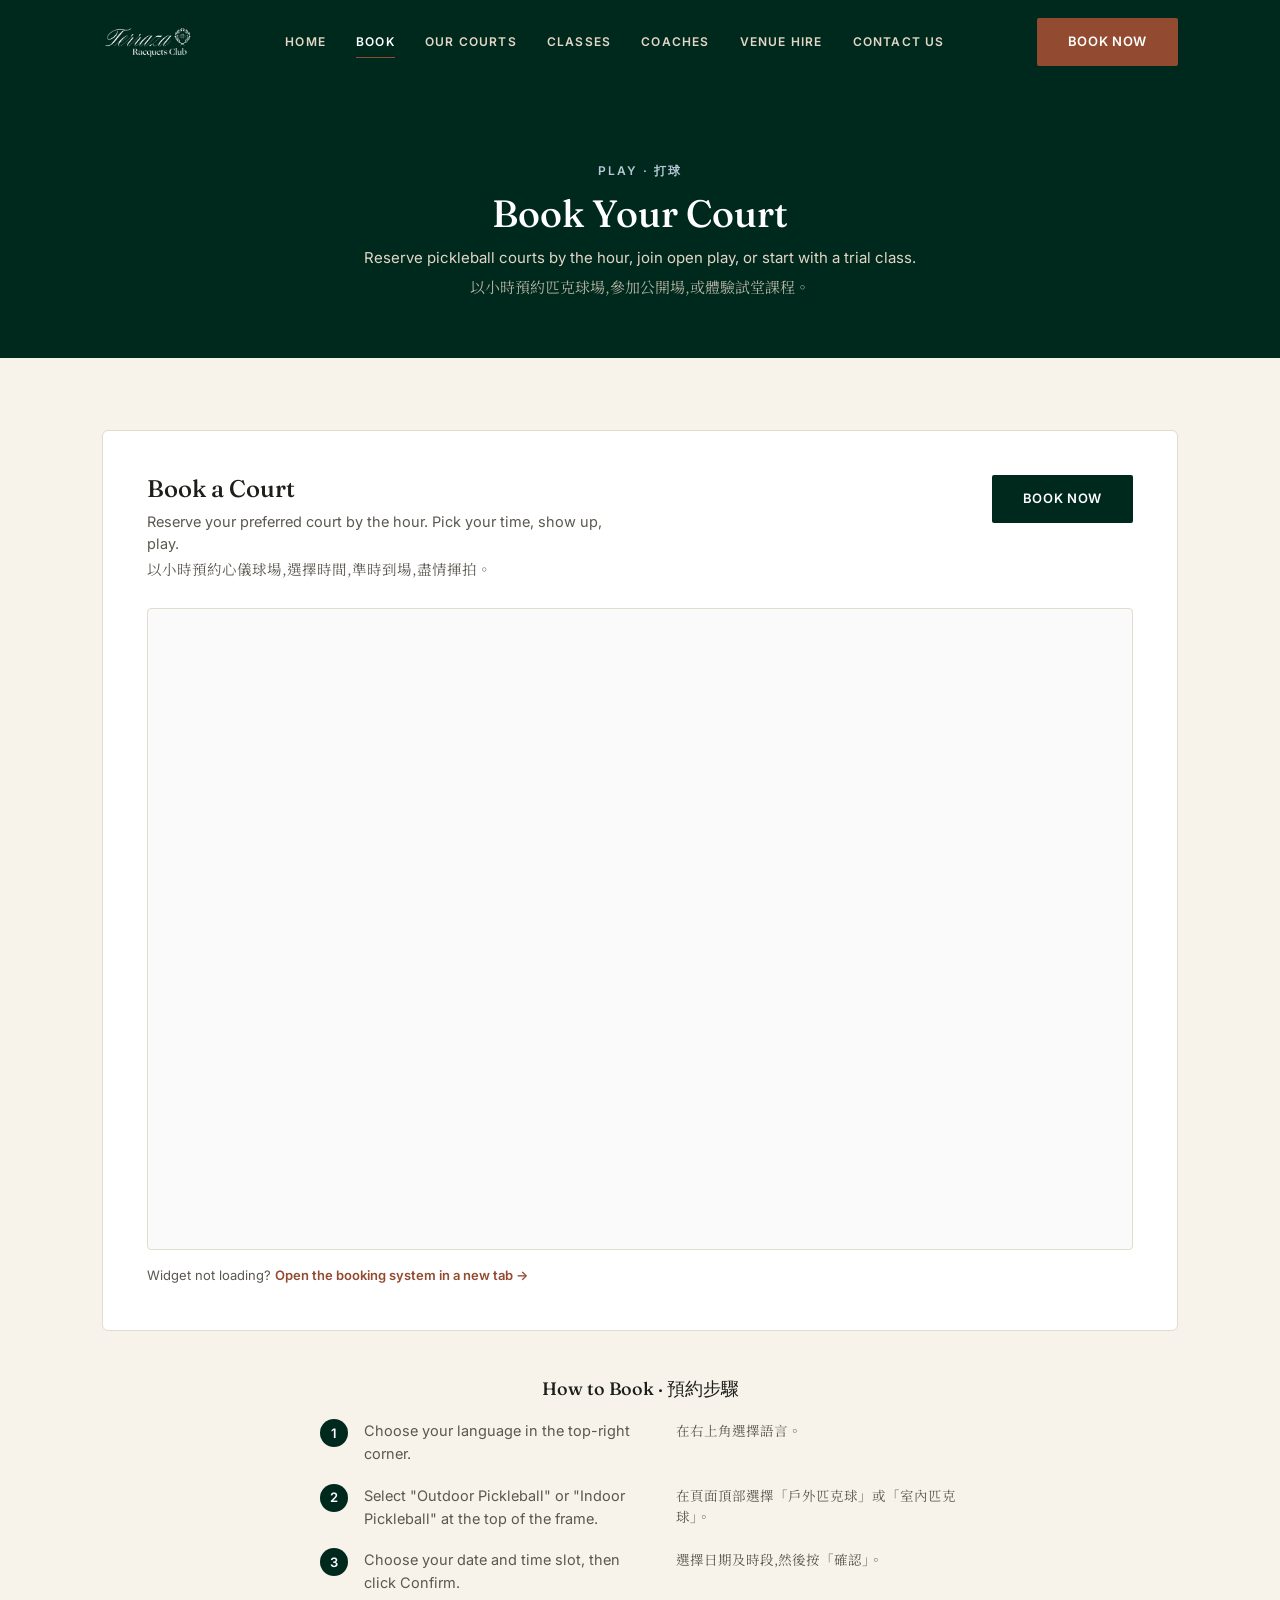
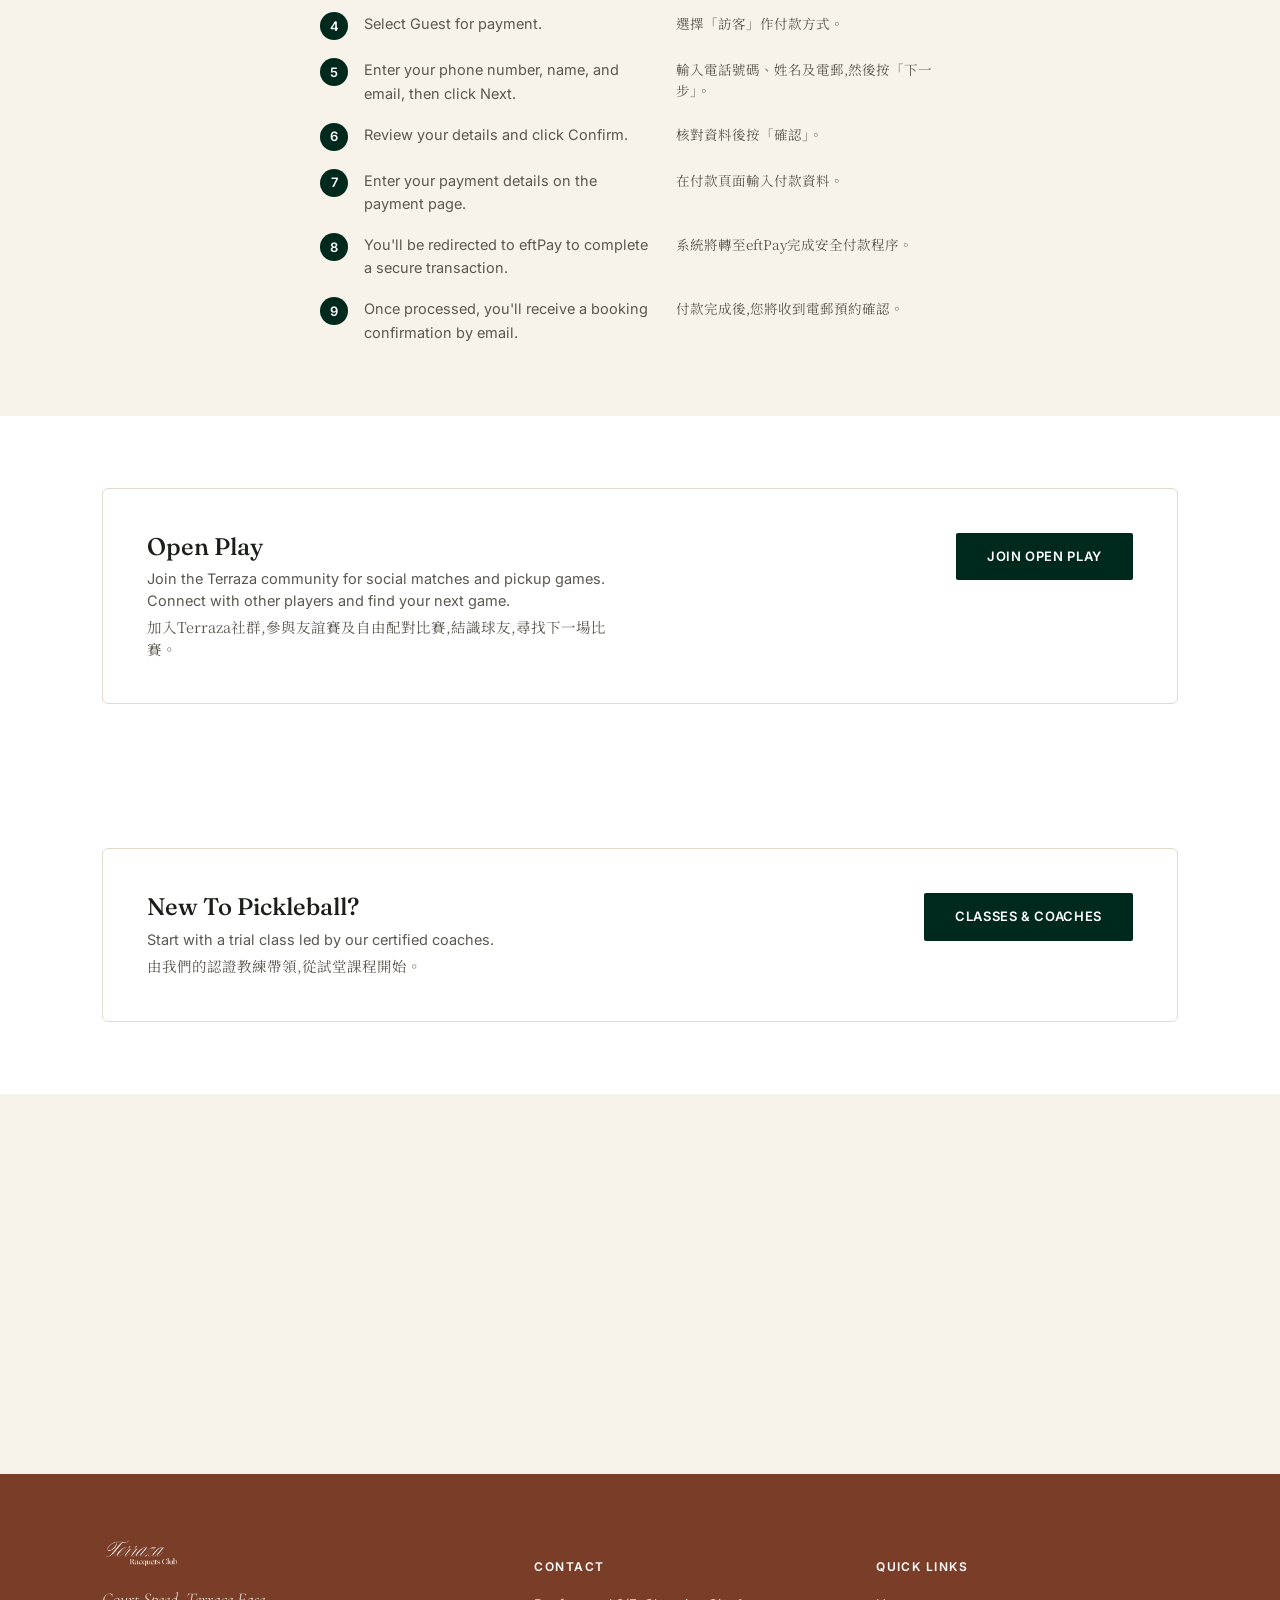
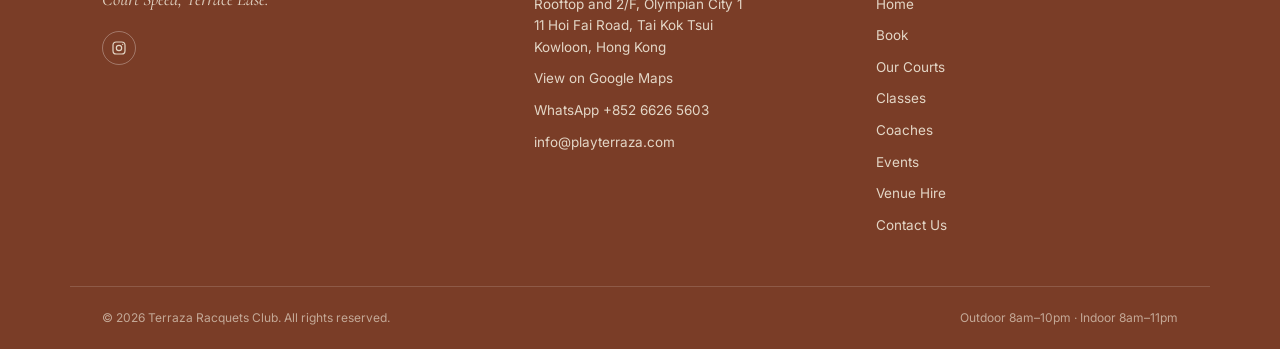
==== book.html @ b96789e1 "Initial site: Nov 2026 adult classes, Venue Hire, Events pages Co-Authored-By: Claude Sonnet 5.5 <no" ====
<!DOCTYPE html>
<html lang="en">
<head>
<meta charset="UTF-8">
<meta name="viewport" content="width=device-width, initial-scale=1.0">
<title>Book Pickleball Courts Hong Kong — Terraza Racquets Club</title>
<meta name="description" content="Book pickleball courts by the hour in Kowloon, join open play, or start a trial pickleball class at Terraza Racquets Club, Hong Kong.">
<link rel="canonical" href="https://playterraza.com/book.html">
<meta property="og:type" content="website">
<meta property="og:site_name" content="Terraza Racquets Club">
<meta property="og:title" content="Book Pickleball Courts Hong Kong — Terraza Racquets Club">
<meta property="og:description" content="Book pickleball courts by the hour in Kowloon, join open play, or start a trial pickleball class at Terraza Racquets Club, Hong Kong.">
<meta property="og:url" content="https://playterraza.com/book.html">
<meta property="og:image" content="https://playterraza.com/assets/og-image.jpg">
<meta property="og:image:width" content="1200">
<meta property="og:image:height" content="630">
<meta property="og:locale" content="en_HK">
<meta name="twitter:card" content="summary_large_image">
<meta name="twitter:title" content="Book Pickleball Courts Hong Kong — Terraza Racquets Club">
<meta name="twitter:description" content="Book pickleball courts by the hour in Kowloon, join open play, or start a trial pickleball class at Terraza Racquets Club, Hong Kong.">
<meta name="twitter:image" content="https://playterraza.com/assets/og-image.jpg">
<link rel="icon" href="assets/favicon.ico">
<link rel="stylesheet" href="assets/css/style.css?v=20260914">
</head>
<body>

<!-- ============ NAV ============ -->
<header class="site-nav">
  <div class="wrap">
    <a href="index.html" class="logo"><img src="assets/logo/TRC_Secondary_Lockup_White.png" alt="Terraza Racquets Club"></a>
    <nav>
      <ul class="nav-links" id="navLinks">
        <li><a href="index.html">Home</a></li>
        <li><a href="book.html" class="active">Book</a></li>
        <li><a href="our-courts.html">Our Courts</a></li>
        <li><a href="classes-coaches.html">Classes</a></li>
        <li><a href="coaches.html">Coaches</a></li>
        <li><a href="venue-hire.html">Venue Hire</a></li>
        <li><a href="contact.html">Contact Us</a></li>
      </ul>
    </nav>
    <div class="nav-cta">
      <a href="book.html" class="btn btn-primary">Book Now</a>
    </div>
  </div>
</header>

<!-- ============ PAGE HEADER ============ -->
<section class="page-header">
  <span class="eyebrow">Play · 打球</span>
  <h1>Book Your Court</h1>
  <p class="sub">Reserve pickleball courts by the hour, join open play, or start with a trial class.</p>
  <p class="sub zh p-zh">以小時預約匹克球場,參加公開場,或體驗試堂課程。</p>
</section>

<!-- ============ BOOK A COURT ============ -->
<section>
  <div class="wrap">
    <div class="book-block">
      <div class="book-block-head reveal">
        <div>
          <h2>Book a Court</h2>
          <p>Reserve your preferred court by the hour. Pick your time, show up, play.</p>
          <p class="zh p-zh">以小時預約心儀球場,選擇時間,準時到場,盡情揮拍。</p>
        </div>
        <a href="https://hks.icoofit.net/icoofit/pcvali/mprebook_place_hk.html#trader=80&shop=8000000644" class="btn btn-dark" target="_blank" rel="noopener">Book Now</a>
      </div>
      <div class="book-embed reveal delay-1">
        <iframe src="https://hks.icoofit.net/icoofit/pcvali/mprebook_place_hk.html#trader=80&shop=8000000644" loading="lazy" title="Terraza court booking"></iframe>
      </div>
      <p class="book-fallback">Widget not loading? <a href="https://hks.icoofit.net/icoofit/pcvali/mprebook_place_hk.html#trader=80&shop=8000000644" target="_blank" rel="noopener">Open the booking system in a new tab →</a></p>
    </div>

    <div class="wrap reveal" style="padding:0; max-width:640px; margin:48px auto 0;">
      <h3 style="font-size:18px; margin-bottom:20px; text-align:center;">How to Book · 預約步驟</h3>
      <ol class="steps">
        <li><div class="step-text"><span class="step-en">Choose your language in the top-right corner.</span><span class="step-zh">在右上角選擇語言。</span></div></li>
        <li><div class="step-text"><span class="step-en">Select "Outdoor Pickleball" or "Indoor Pickleball" at the top of the frame.</span><span class="step-zh">在頁面頂部選擇「戶外匹克球」或「室內匹克球」。</span></div></li>
        <li><div class="step-text"><span class="step-en">Choose your date and time slot, then click Confirm.</span><span class="step-zh">選擇日期及時段,然後按「確認」。</span></div></li>
        <li><div class="step-text"><span class="step-en">Select Guest for payment.</span><span class="step-zh">選擇「訪客」作付款方式。</span></div></li>
        <li><div class="step-text"><span class="step-en">Enter your phone number, name, and email, then click Next.</span><span class="step-zh">輸入電話號碼、姓名及電郵,然後按「下一步」。</span></div></li>
        <li><div class="step-text"><span class="step-en">Review your details and click Confirm.</span><span class="step-zh">核對資料後按「確認」。</span></div></li>
        <li><div class="step-text"><span class="step-en">Enter your payment details on the payment page.</span><span class="step-zh">在付款頁面輸入付款資料。</span></div></li>
        <li><div class="step-text"><span class="step-en">You'll be redirected to eftPay to complete a secure transaction.</span><span class="step-zh">系統將轉至eftPay完成安全付款程序。</span></div></li>
        <li><div class="step-text"><span class="step-en">Once processed, you'll receive a booking confirmation by email.</span><span class="step-zh">付款完成後,您將收到電郵預約確認。</span></div></li>
      </ol>
    </div>
  </div>
</section>

<!-- ============ OPEN PLAY ============ -->
<section class="section-alt">
  <div class="wrap">
    <div class="book-block reveal" style="margin-bottom:0;">
      <div class="book-block-head" style="margin-bottom:0;">
        <div>
          <h2>Open Play</h2>
          <p>Join the Terraza community for social matches and pickup games. Connect with other players and find your next game.</p>
          <p class="zh p-zh">加入Terraza社群,參與友誼賽及自由配對比賽,結識球友,尋找下一場比賽。</p>
        </div>
        <a href="https://reclub.co/clubs/@terraza-racquets-club-2" class="btn btn-dark" target="_blank" rel="noopener">Join Open Play</a>
      </div>
    </div>
  </div>
</section>

<!-- ============ CLASSES & COACHES TEASER ============ -->
<section class="section-alt">
  <div class="wrap">
    <div class="book-block reveal" style="margin-bottom:0;">
      <div class="book-block-head" style="margin-bottom:0;">
        <div>
          <h2>New To Pickleball?</h2>
          <p>Start with a trial class led by our certified coaches.</p>
          <p class="zh p-zh">由我們的認證教練帶領,從試堂課程開始。</p>
        </div>
        <a href="classes-coaches.html" class="btn btn-dark">Classes & Coaches</a>
      </div>
    </div>
  </div>
</section>

<!-- ============ MAP ============ -->
<div class="map-embed reveal">
  <iframe src="https://www.google.com/maps?q=Terraza+Racquets+Club,+11+Hoi+Fai+Road,+Tai+Kok+Tsui,+Hong+Kong&output=embed" loading="lazy" referrerpolicy="no-referrer-when-downgrade"></iframe>
</div>

<!-- ============ FOOTER ============ -->
<footer class="site-footer">
  <div class="wrap footer-top">
    <div class="footer-grid">
      <div>
        <div class="footer-logo"><img src="assets/logo/TRC_Logotype_White.png" alt="Terraza Racquets Club"></div>
        <p class="footer-tagline">Court Speed, Terrace Ease.</p>
        <div class="footer-social">
          <a href="https://www.instagram.com/playterraza/" target="_blank" rel="noopener" aria-label="Terraza Racquets Club on Instagram">
            <svg viewBox="0 0 24 24" fill="none" stroke-width="1.8"><rect x="3" y="3" width="18" height="18" rx="5"/><circle cx="12" cy="12" r="4"/><circle cx="17.5" cy="6.5" r="1" fill="currentColor" stroke="none"/></svg>
          </a>
        </div>
      </div>
      <div class="footer-col">
        <h5>Contact</h5>
        <p>Rooftop and 2/F, Olympian City 1<br>11 Hoi Fai Road, Tai Kok Tsui<br>Kowloon, Hong Kong</p>
        <a href="https://www.google.com/maps?cid=9215722536737875311" target="_blank" rel="noopener">View on Google Maps</a>
        <a href="https://wa.me/66265603" target="_blank" rel="noopener">WhatsApp +852 6626 5603</a>
        <a href="mailto:info@playterraza.com">info@playterraza.com</a>
      </div>
      <div class="footer-col">
        <h5>Quick Links</h5>
        <a href="index.html">Home</a>
        <a href="book.html">Book</a>
        <a href="our-courts.html">Our Courts</a>
        <a href="classes-coaches.html">Classes</a>
        <a href="coaches.html">Coaches</a>
        <a href="events.html">Events</a>
        <a href="venue-hire.html">Venue Hire</a>
        <a href="contact.html">Contact Us</a>
      </div>
    </div>
  </div>
  <div class="wrap footer-bottom">
    <span>&copy; 2026 Terraza Racquets Club. All rights reserved.</span>
    <span>Outdoor 8am–10pm · Indoor 8am–11pm</span>
  </div>
</footer>

<script src="assets/js/scroll-reveal.js?v=20260914"></script>
</body>
</html>
---- assets/css/style.css ----
/* ==========================================================================
   Terraza Racquets Club — Site Stylesheet
   Brand tokens sourced from TerrazaRacquetsClub_BrandGuidelines.pdf (Feb 2026)

   FONT NOTE: Altesse Std, Ogg Display, and Avenir are the brand's licensed
   Adobe Fonts and are NOT free web fonts. Until an Adobe Fonts kit link is
   available, this file uses close free alternatives (Fraunces, Cormorant
   Garamond, Inter). To swap in the real fonts later:
     1. Add the Adobe Fonts <link> (or self-hosted @font-face) in each
        HTML <head>, above this stylesheet.
     2. Update the three --font-* variables below to the real family names.
   No other changes are needed — every heading/body rule reads from these
   variables.
   ========================================================================== */

@import url('https://fonts.googleapis.com/css2?family=Fraunces:ital,wght@0,400;0,500;0,600;1,500&family=Cormorant+Garamond:ital@1&family=Inter:wght@400;500;600&family=Noto+Serif+TC:wght@400;600;700&display=swap');

:root {
  /* Brand colours — Verde Oscuro dropped as full-black nav/footer base;
     Limon (yellow) intentionally excluded per brand direction. */
  --verde-oscuro: #00291d;
  --verde-oscuro-light: #0d3c2c;
  --stucco: #e3d6c6;
  --azul-cielo: #b4c7d3;
  --terracotta: #924b31;
  --terracotta-dark: #7a3d27;
  --salvia: #6f7a5a;

  --bg-page: #f7f2ea;
  --bg-card: #ffffff;
  --ink: #1c1e19;
  --ink-muted: #5b5850;
  --border: #e2dccf;

  /* Typography — see FONT NOTE above */
  --font-display: 'Fraunces', Georgia, 'Times New Roman', serif;
  --font-script: 'Cormorant Garamond', Georgia, serif;
  --font-body: 'Inter', -apple-system, BlinkMacSystemFont, 'Segoe UI', sans-serif;
  /* Traditional Chinese pairing per brand guidelines (思源宋體 / Source Han
     Serif TC) — Noto Serif TC is the same jointly-developed Adobe/Google
     typeface family, freely loadable via Google Fonts. */
  --font-zh: 'Noto Serif TC', 'PMingLiU', serif;

  --container: 1140px;
}

* { box-sizing: border-box; }
html { scroll-behavior: smooth; }
body {
  margin: 0;
  font-family: var(--font-body);
  color: var(--ink);
  background: var(--bg-page);
  line-height: 1.5;
  -webkit-font-smoothing: antialiased;
}
img { max-width: 100%; display: block; }
a { color: inherit; text-decoration: none; }
.wrap { max-width: var(--container); margin: 0 auto; padding: 0 32px; }

h1, h2, h3, h4 { font-family: var(--font-display); font-weight: 500; margin: 0; color: var(--ink); line-height: 1.15; }
p { margin: 0; }

.eyebrow {
  font-family: var(--font-body);
  font-size: 12px;
  font-weight: 600;
  letter-spacing: 0.16em;
  text-transform: uppercase;
}

/* Buttons */
.btn {
  display: inline-flex;
  align-items: center;
  gap: 8px;
  padding: 13px 30px;
  font-family: var(--font-body);
  font-size: 13px;
  font-weight: 600;
  letter-spacing: 0.05em;
  text-transform: uppercase;
  border-radius: 2px;
  border: 1px solid transparent;
  cursor: pointer;
  transition: opacity 0.15s ease;
}
.btn:hover { opacity: 0.85; }
.btn-primary { background: var(--terracotta); color: #fff; }
.btn-outline { background: transparent; color: #fff; border-color: rgba(255,255,255,0.5); }
.btn-outline:hover { border-color: #fff; }
.btn-dark { background: var(--verde-oscuro); color: #fff; }

/* ============ NAV ============ */
.site-nav {
  background: var(--verde-oscuro);
  position: sticky;
  top: 0;
  z-index: 100;
}
.site-nav .wrap {
  display: flex;
  align-items: center;
  justify-content: space-between;
  height: 84px;
}
.site-nav .logo img { height: 34px; width: auto; }
.nav-links {
  display: flex;
  align-items: center;
  gap: 30px;
  list-style: none;
  margin: 0;
  padding: 0;
  font-size: 12px;
  font-weight: 600;
  letter-spacing: 0.1em;
  text-transform: uppercase;
}
.nav-links a { color: var(--stucco); padding: 8px 0; }
.nav-links a:hover, .nav-links a.active { color: #fff; }
.nav-links a.active { border-bottom: 1px solid var(--terracotta); }
.nav-links .disabled { color: rgba(227,214,198,0.35); cursor: default; }
.nav-links .disabled:hover { color: rgba(227,214,198,0.35); }
.has-dropdown { position: relative; }
.dropdown {
  display: none;
  position: absolute;
  top: 100%;
  left: 0;
  background: var(--verde-oscuro-light);
  min-width: 180px;
  padding: 10px 0;
  margin-top: 8px;
  box-shadow: 0 12px 24px rgba(0,0,0,0.25);
}
.has-dropdown:hover .dropdown { display: block; }
.dropdown a { display: block; padding: 10px 20px; text-transform: none; letter-spacing: 0.02em; font-weight: 500; }
.nav-cta { display: flex; align-items: center; gap: 24px; }

/* Mobile nav: no hamburger/toggle for now — links stay always visible and
   wrap onto their own row under the logo/CTA row instead of hiding behind
   an interaction. Simpler and can't get "stuck broken." */
@media (max-width: 900px) {
  .site-nav .wrap {
    flex-wrap: wrap;
    height: auto;
    padding-top: 14px;
    padding-bottom: 14px;
    row-gap: 12px;
  }
  .nav-links {
    order: 3;
    width: 100%;
    justify-content: center;
    flex-wrap: wrap;
    gap: 10px 22px;
  }
  .site-nav .btn { padding: 10px 18px; font-size: 11px; }
  /* Book Now button is redundant on mobile — every page already has its
     own booking CTAs, and dropping it keeps the header row tighter. */
  .nav-cta { display: none; }
  /* Logo gets its own centered row on mobile now that Book Now is gone.
     (Site-wide img reset is display:block, so justify-content is used
     instead of text-align to actually center it.) */
  .site-nav .logo { width: 100%; display: flex; justify-content: center; }
  .site-nav .logo img { height: 48px; }
}

/* ============ HERO ============ */
.hero {
  position: relative;
  background: var(--verde-oscuro);
  color: #fff;
  overflow: hidden;
}
.hero-bg {
  position: absolute;
  top: -12%; left: 0; right: 0;
  height: 124%;
  background-size: cover;
  background-position: center;
  opacity: 0.9;
  will-change: transform;
}
.hero-overlay {
  position: absolute; inset: 0;
  background: linear-gradient(180deg, rgba(0,41,29,0.35) 0%, rgba(0,41,29,0.4) 55%, var(--verde-oscuro) 100%);
}
.hero-content {
  position: relative;
  text-align: center;
  padding: 110px 32px 90px;
  max-width: 720px;
  margin: 0 auto;
}
.hero-content .eyebrow { color: var(--azul-cielo); display: block; margin-bottom: 18px; text-shadow: 0 2px 10px rgba(0,0,0,0.35); }
.hero-content h1 { color: #fff; font-size: 44px; line-height: 1.2; margin-bottom: 14px; text-shadow: 0 2px 14px rgba(0,0,0,0.4); }
.hero-content .h1-zh { color: #fff; font-family: var(--font-zh); font-weight: 700; font-size: 24px; line-height: 1.4; margin: 0 auto 22px; text-shadow: 0 2px 10px rgba(0,0,0,0.35); }
.hero-content .sub { font-size: 16px; color: var(--stucco); max-width: 480px; margin: 0 auto 34px; line-height: 1.7; text-shadow: 0 2px 10px rgba(0,0,0,0.35); }

@media (max-width: 640px) {
  .hero-content h1 { font-size: 30px; }
  .hero-content .h1-zh { font-size: 19px; }
  .hero-content { padding: 80px 24px 60px; }
}

/* Page header (non-home pages) */
.page-header {
  position: relative;
  background: var(--verde-oscuro);
  color: #fff;
  padding: 78px 32px 60px;
  text-align: center;
}
.page-header .eyebrow { color: var(--azul-cielo); display:block; margin-bottom: 12px; }
.page-header h1 { color: #fff; font-size: 38px; margin-bottom: 10px; }
.page-header .sub { color: var(--stucco); max-width: 560px; margin: 0 auto; font-size: 15px; line-height: 1.55; }

/* ============ SECTIONS ============ */
section { padding: 72px 0; }
.section-tight { padding: 52px 0; }
.section-alt { background: var(--bg-card); }
.section-center { text-align: center; }
.section-head { max-width: 620px; margin: 0 auto 40px; text-align: center; }
.section-head .eyebrow { color: var(--terracotta); display: block; margin-bottom: 12px; }
.section-head h2 { font-size: 32px; line-height: 1.2; }
.section-head p { margin-top: 12px; color: var(--ink-muted); font-size: 15px; line-height: 1.55; }
.section-cta { margin-top: 40px; text-align: center; }

/* Why Terraza — 3 col */
.grid-3 { display: grid; grid-template-columns: repeat(3, 1fr); gap: 40px; }
.feature-card { text-align: left; }
.feature-icon {
  width: 42px; height: 42px; border-radius: 50%;
  display: flex; align-items: center; justify-content: center;
  margin-bottom: 20px; color: #fff;
}
.feature-icon svg { width: 20px; height: 20px; }
.feature-card h3 { font-size: 18px; margin-bottom: 10px; }
.feature-card p { color: var(--ink-muted); font-size: 14.5px; line-height: 1.55; }

/* Get Started cards */
.grid-2 { display: grid; grid-template-columns: repeat(2, 1fr); gap: 28px; }
.action-card {
  position: relative;
  border-radius: 4px;
  overflow: hidden;
  min-height: 280px;
  display: flex;
  align-items: flex-end;
  color: #fff;
}
.action-card-media {
  position: absolute; inset: 0;
  background-size: cover;
  background-position: center;
  z-index: 0;
}
.action-card::before {
  content: "";
  position: absolute; inset: 0;
  z-index: 1;
  background: linear-gradient(180deg, rgba(0,41,29,0.15) 0%, rgba(0,41,29,0.92) 90%);
}
.action-card-content { position: relative; z-index: 2; padding: 34px; }
.action-card h3 { color: #fff; font-size: 22px; margin-bottom: 10px; }
.action-card h3 .h3-zh { font-size: 16px; font-weight: 500; }
.action-card p { color: var(--stucco); font-size: 14px; margin-bottom: 20px; }
.action-card p.zh { margin-top: -14px; }

/* Content blocks with photo (used on Our Courts) */
.split {
  display: grid;
  grid-template-columns: 1fr 1fr;
  gap: 56px;
  align-items: center;
}
.split img { border-radius: 4px; width: 100%; height: 100%; object-fit: cover; aspect-ratio: 4/3; }
.split img.coach-photo { aspect-ratio: 1/1; object-position: center 20%; }
.split.reverse .split-media { order: 2; }
/* Placeholder box for a coach photo that hasn't been supplied yet — same
   footprint as .coach-photo so layout doesn't shift once the real photo
   is dropped in. */
.coach-photo-placeholder {
  aspect-ratio: 1/1;
  width: 100%;
  border-radius: 4px;
  background: var(--bg-page);
  border: 1px dashed var(--border);
  display: flex;
  align-items: center;
  justify-content: center;
  text-align: center;
  padding: 24px;
  color: var(--ink-muted);
  font-size: 13px;
  line-height: 1.5;
}
.split h2 { font-size: 28px; margin-bottom: 12px; }
.split p { color: var(--ink-muted); font-size: 15px; line-height: 1.55; margin-bottom: 12px; }

/* Photo caption under .split-media — used for a short line that belongs
   to the photo rather than the text column (e.g. Outdoor Courts intro). */
.split-caption {
  margin-top: 14px;
  font-family: var(--font-script);
  font-style: normal;
  font-size: 15px;
  color: var(--ink);
  line-height: 1.4;
}
.split-caption .zh-cap {
  display: block;
  font-family: var(--font-zh);
  font-style: normal;
  font-size: 12px;
  line-height: 1.45;
  margin-top: 3px;
  color: var(--ink);
}

.photo-row { display: grid; grid-template-columns: repeat(3, 1fr); gap: 16px; }
.photo-row img { width: 100%; height: 100%; object-fit: cover; aspect-ratio: 4/3; border-radius: 4px; }
@media (max-width: 640px) { .photo-row { grid-template-columns: 1fr; } }

/* Photo carousel (Our Courts gallery) — square crop so mixed portrait/
   landscape source photos stay a consistent shape. Native horizontal
   scroll-snap: no JS needed, swipes smoothly on mobile. */
.carousel {
  display: flex;
  gap: 16px;
  overflow-x: auto;
  scroll-snap-type: x mandatory;
  -webkit-overflow-scrolling: touch;
  padding: 4px 32px 12px;
  margin: 0 auto;
  max-width: var(--container);
}
.carousel::-webkit-scrollbar { height: 6px; }
.carousel::-webkit-scrollbar-thumb { background: var(--border); border-radius: 3px; }
.carousel-item {
  flex: 0 0 auto;
  scroll-snap-align: start;
  width: min(46vw, 320px);
  aspect-ratio: 1/1;
  border-radius: 6px;
  overflow: hidden;
}
.carousel-item img { width: 100%; height: 100%; object-fit: cover; display: block; transition: transform 0.6s cubic-bezier(.16,1,.3,1); }
.carousel-item:hover img { transform: scale(1.06); }
@media (max-width: 640px) {
  .carousel { padding: 4px 24px 12px; }
  .carousel-item { width: min(70vw, 320px); }
}

.feature-list { display: grid; gap: 16px; margin: 6px 0 22px; }
.feature-list-item h4 { font-size: 16px; margin-bottom: 10px; }
.feature-list-item p { color: var(--ink-muted); font-size: 14.5px; line-height: 1.55; }

.bullet-list { list-style: none; padding: 0; margin: 0 0 22px; display: grid; gap: 10px; }
/* Positioned (not flex) so long items that wrap onto 2+ lines keep the
   bullet pinned top-left instead of the whole text item jumping to its
   own flex line and leaving an orphaned bullet — the bug seen on mobile
   with longer bullet text. */
.bullet-list li { position: relative; padding-left: 18px; font-size: 14.5px; color: var(--ink-muted); line-height: 1.5; }
.bullet-list li::before {
  content: "";
  position: absolute;
  left: 0; top: 7px;
  width: 6px; height: 6px; border-radius: 50%;
  background: var(--terracotta);
}
/* Bilingual bullets: Chinese translation drops to its own indented line
   under the English item. Full styling defined in the BILINGUAL section below. */

/* Numbered steps (How to Book) */
.steps { list-style: none; margin: 0; padding: 0; counter-reset: step; display: grid; gap: 18px; }
.steps li {
  counter-increment: step;
  display: flex; gap: 16px; align-items: flex-start;
  font-size: 14.5px; color: var(--ink-muted); line-height: 1.6;
}
.steps li::before {
  content: counter(step);
  flex-shrink: 0;
  width: 28px; height: 28px; border-radius: 50%;
  background: var(--verde-oscuro); color: #fff;
  font-family: var(--font-body); font-weight: 600; font-size: 13px;
  display: flex; align-items: center; justify-content: center;
}
/* Bilingual step text — English / Chinese side by side on desktop,
   stacked on mobile. Used on the "How to Book" steps. */
.step-text {
  flex: 1;
  display: grid;
  grid-template-columns: 1fr 1fr;
  gap: 4px 28px;
  align-items: baseline;
}
.step-text .step-zh {
  font-family: var(--font-zh);
  color: var(--ink-muted);
  font-size: 13.5px;
  line-height: 1.55;
}
@media (max-width: 640px) {
  .step-text { grid-template-columns: 1fr; gap: 2px; }
}

/* Booking section card */
.book-block {
  background: var(--bg-card);
  border: 1px solid var(--border);
  border-radius: 6px;
  padding: 44px;
  margin-bottom: 32px;
}
.book-block-head { display: flex; justify-content: space-between; align-items: flex-start; flex-wrap: wrap; gap: 20px; margin-bottom: 28px; }
.book-block-head h2 { font-size: 24px; margin-bottom: 8px; }
.book-block-head p { color: var(--ink-muted); font-size: 14.5px; max-width: 480px; }
.book-embed {
  border: 1px solid var(--border);
  border-radius: 4px;
  overflow: hidden;
  margin-bottom: 16px;
  background: #fafafa;
}
.book-embed iframe { width: 100%; height: 640px; border: 0; display: block; }
.book-fallback { font-size: 13px; color: var(--ink-muted); }
.book-fallback a { color: var(--terracotta); font-weight: 600; }

/* The icoofit booking widget isn't built to reflow at phone widths — squeezed
   into a ~250px iframe (book-block's own padding + .wrap's padding stacked)
   its buttons/calendar overlap and become untappable. Rather than compress
   it further, render it at a usable width and let mobile users pan/scroll
   to it horizontally; the "Book Now" / "Open in a new tab" links above and
   below remain the reliable path regardless. */
@media (max-width: 640px) {
  .book-embed {
    margin-left: -28px;
    margin-right: -28px;
    border-radius: 0;
    border-left: 0;
    border-right: 0;
    overflow-x: auto;
    -webkit-overflow-scrolling: touch;
  }
  .book-embed iframe { width: 680px; min-width: 680px; height: 820px; }
}

.class-cards { display: grid; grid-template-columns: 1fr 1fr; gap: 24px; margin-top: 24px; }
.class-card { border: 1px solid var(--border); border-radius: 4px; padding: 26px; }
.class-card h4 { font-size: 16px; margin-bottom: 8px; }
.class-card p { color: var(--ink-muted); font-size: 14px; margin-bottom: 18px; }

/* Trial class callout — single card, text + button side by side */
.trial-card {
  background: var(--bg-card); border: 1px solid var(--border); border-radius: 6px;
  padding: 26px 30px; display: flex; justify-content: space-between; align-items: center;
  gap: 24px; flex-wrap: wrap;
}
.trial-card-text h3 { font-size: 17px; margin-bottom: 6px; }
.trial-card-text p { color: var(--ink-muted); font-size: 14px; }
@media (max-width: 640px) { .trial-card { flex-direction: column; align-items: flex-start; } .trial-card > a { width: 100%; justify-content: center; } }

/* ==========================================================================
   TRACK CARDS — Classes page schedule cards (Beginner/Intermediate). Dates
   are shown as chips (not buried in a table cell) so they're easy to scan,
   and each card carries its own Sign Up button next to its own price.
   ========================================================================== */
.track-cards { display: grid; grid-template-columns: 1fr 1fr; gap: 24px; margin-top: 20px; }
.track-card { background: var(--bg-card); border: 1px solid var(--border); border-radius: 6px; padding: 28px; }
.track-card-top { display: flex; justify-content: space-between; align-items: flex-start; gap: 12px; margin-bottom: 6px; }
.track-card h3 { font-size: 19px; margin-bottom: 4px; }
.track-time { color: var(--ink-muted); font-size: 14.5px; font-weight: 500; }
.track-venue-tag {
  display: inline-block; background: var(--bg-page); border: 1px solid var(--border);
  color: var(--ink-muted); font-size: 11px; font-weight: 600; letter-spacing: 0.05em;
  text-transform: uppercase; padding: 5px 11px; border-radius: 2px; white-space: nowrap;
}
.track-dates-label {
  display: block; font-size: 11px; font-weight: 600; letter-spacing: 0.06em;
  text-transform: uppercase; color: var(--terracotta); margin: 18px 0 10px;
}
.date-chips { display: flex; flex-wrap: wrap; gap: 8px; }
.date-chip {
  background: var(--bg-page); border: 1px solid var(--border); border-radius: 20px;
  padding: 6px 14px; font-size: 13px; font-weight: 600; color: var(--ink); white-space: nowrap;
}
.track-price-row { display: flex; gap: 32px; margin: 22px 0; padding: 18px 0; border-top: 1px solid var(--border); border-bottom: 1px solid var(--border); }
.track-price-item .label { display: block; font-size: 11px; color: var(--ink-muted); text-transform: uppercase; letter-spacing: 0.05em; margin-bottom: 4px; }
.track-price-item .value { font-size: 20px; font-weight: 600; color: var(--ink); font-family: var(--font-display); }
.track-price-item .was { font-size: 12px; font-weight: 500; font-family: var(--font-body); color: var(--ink-muted); text-decoration: line-through; margin-left: 4px; }
.track-price-item { position: relative; }
.discount-tag {
  display: inline-block; margin-top: 6px; background: var(--terracotta); color: #fff;
  font-size: 10px; font-weight: 700; letter-spacing: 0.05em; text-transform: uppercase;
  padding: 3px 9px; border-radius: 999px;
}
@media (max-width: 900px) { .track-cards { grid-template-columns: 1fr; } }

/* Week-by-week curriculum — header-only visual blocks (no description
   copy) so it reads as quick reference, not another wall of text. */
.week-grid { display: grid; grid-template-columns: repeat(4, 1fr); gap: 14px; }
.week-block { background: var(--bg-card); border: 1px solid var(--border); border-radius: 6px; padding: 22px 16px; text-align: center; }
.week-block .week-num {
  display: inline-flex; align-items: center; justify-content: center;
  width: 26px; height: 26px; border-radius: 50%; background: var(--verde-oscuro); color: #fff;
  font-family: var(--font-body); font-size: 12px; font-weight: 600; margin-bottom: 12px;
}
.week-block h4 { font-size: 14px; line-height: 1.35; margin-bottom: 4px; }
.week-block .zh { font-size: 11.5px; }
@media (max-width: 900px) { .week-grid { grid-template-columns: repeat(2, 1fr); } }

/* Social / Instagram */
.social-section { background: var(--verde-oscuro); color: #fff; text-align: center; }
.social-section .eyebrow { color: var(--azul-cielo); }
.social-section h2 { color: #fff; font-size: 28px; margin: 14px 0 6px; }
.social-handle { color: var(--stucco); font-size: 15px; margin-bottom: 34px; }
.social-handle a { color: var(--stucco); font-weight: 600; }
.social-handle a:hover { color: #fff; }
.social-grid {
  display: grid;
  grid-template-columns: repeat(5, 1fr);
  gap: 4px;
  margin-bottom: 36px;
}
.social-tile { position: relative; aspect-ratio: 1/1; overflow: hidden; display: block; }
.social-tile img { width: 100%; height: 100%; object-fit: cover; transition: transform 0.3s ease; }
.social-tile:hover img { transform: scale(1.06); }
.social-tile::after {
  content: "";
  position: absolute; inset: 0;
  background: rgba(0,41,29,0.15);
  opacity: 0;
  transition: opacity 0.2s ease;
}
.social-tile:hover::after { opacity: 1; }

.social-embed { max-width: 1020px; margin: 0 auto 36px; }
.social-embed iframe { width: 100%; height: 255px; display: block; }
.icon-instagram { width: 16px; height: 16px; }

@media (max-width: 640px) {
  .social-grid { grid-template-columns: repeat(3, 1fr); }
}

/* Footer social row */
.footer-social { display: flex; gap: 14px; margin-top: 18px; }
.footer-social a {
  width: 34px; height: 34px; border-radius: 50%;
  border: 1px solid rgba(255,255,255,0.3);
  display: flex; align-items: center; justify-content: center;
  margin-bottom: 0;
}
.footer-social a:hover { border-color: #fff; }
.footer-social svg { width: 16px; height: 16px; stroke: var(--stucco); }
.footer-social a:hover svg { stroke: #fff; }

/* Footer CTA strip */
.cta-strip {
  background: var(--salvia);
  color: #fff;
  text-align: center;
  padding: 56px 32px;
}
.cta-strip h2 { color: #fff; font-size: 24px; margin-bottom: 20px; }

/* Map */
.map-embed iframe { width: 100%; height: 380px; border: 0; display: block; filter: grayscale(0.15); }

/* ============ FOOTER ============ */
.site-footer { background: var(--terracotta-dark); color: var(--stucco); }
.footer-top { padding-top: 64px; padding-bottom: 40px; }
.footer-grid { display: grid; grid-template-columns: 1.3fr 1fr 1fr; gap: 40px; }
.footer-logo img { height: 30px; margin-bottom: 18px; }
.footer-tagline { font-family: var(--font-script); font-style: italic; font-size: 18px; color: var(--stucco); }
.footer-col h5 {
  font-family: var(--font-body); font-size: 12px; font-weight: 600;
  letter-spacing: 0.12em; text-transform: uppercase; color: #fff;
  margin-bottom: 18px;
}
.footer-col p, .footer-col a { display: block; font-size: 13.5px; color: var(--stucco); margin-bottom: 10px; line-height: 1.6; }
.footer-col a:hover { color: #fff; }
.footer-bottom {
  border-top: 1px solid rgba(255,255,255,0.15);
  padding-top: 22px;
  padding-bottom: 22px;
  font-size: 12px;
  color: rgba(227,214,198,0.7);
  display: flex; justify-content: space-between; flex-wrap: wrap; gap: 10px;
}

@media (max-width: 900px) {
  .grid-3, .grid-2, .split, .footer-grid, .class-cards { grid-template-columns: 1fr; }
  .split-media { order: -1 !important; }
  section { padding: 60px 0; }
  .book-block { padding: 28px; }
}

/* ==========================================================================
   SCROLL REVEAL — cinematic entrance transitions
   .reveal      = subtle fade + rise (text blocks, cards, section heads)
   .reveal-zoom = cinematic zoom + fade (photo blocks: .split-media, .action-card)
   Add .delay-1 / .delay-2 / .delay-3 to stagger siblings (e.g. grid cards).
   Toggled by assets/js/scroll-reveal.js via IntersectionObserver.
   ========================================================================== */
.reveal {
  opacity: 0;
  transform: translateY(32px);
  transition: opacity 0.8s cubic-bezier(.16,1,.3,1), transform 0.8s cubic-bezier(.16,1,.3,1);
}
.reveal.is-visible { opacity: 1; transform: translateY(0); }
.reveal.delay-1 { transition-delay: 0.12s; }
.reveal.delay-2 { transition-delay: 0.24s; }
.reveal.delay-3 { transition-delay: 0.36s; }

.reveal-zoom { opacity: 0; transition: opacity 0.9s ease; }
.reveal-zoom.is-visible { opacity: 1; }
.reveal-zoom img,
.reveal-zoom .action-card-media {
  transform: scale(1.18);
  transition: transform 1.4s cubic-bezier(.16,1,.3,1);
}
.reveal-zoom.is-visible img,
.reveal-zoom.is-visible .action-card-media {
  transform: scale(1);
  /* Once the entrance animation finishes, hand off to a snappier speed so
     the hover-zoom below (and any other post-reveal transform) doesn't
     inherit the slow 1.4s cinematic entrance timing. */
  transition: transform 0.6s cubic-bezier(.16,1,.3,1);
}
.reveal-zoom.delay-1 { transition-delay: 0.1s; }
.reveal-zoom.delay-1 img,
.reveal-zoom.delay-1 .action-card-media { transition-delay: 0.1s; }

/* Hover zoom on the "Get Started" photo cards (Book Pickleball Courts /
   Classes). Media is clipped by .action-card's overflow:hidden, so the
   scaled-up image stays contained within the card on hover. */
.action-card:hover .action-card-media {
  transform: scale(1.06);
  transition: transform 0.6s cubic-bezier(.16,1,.3,1);
}

@media (prefers-reduced-motion: reduce) {
  .reveal, .reveal-zoom, .reveal-zoom img, .reveal-zoom .action-card-media, .hero-bg {
    transition: none !important;
    opacity: 1 !important;
    transform: none !important;
  }
}

/* ==========================================================================
   BILINGUAL (EN / 繁體中文)
   Two patterns:
   1. Same-line pairs — "English · 中文" typed as one string inside a
      single element (eyebrow labels, h4 sub-headers). Both languages
      inherit that element's own color/font — no separate span needed.
      This matches the pattern already used on contact.html (e.g. "Our
      Address · 地址", "Operating Hours · 營業時間").
   2. Stacked pairs — Chinese sits directly beneath English, smaller and
      muted, in Noto Serif TC. Used for paragraph copy and bullet items.
      Headings (h1/h2) intentionally carry no Chinese line — English only.
   ========================================================================== */
.zh {
  font-family: var(--font-zh);
  color: var(--ink-muted);
  font-weight: 400;
}

/* --- Stacked pairs (paragraphs, bullets) --- */
.p-zh {
  font-size: 12px;
  line-height: 1.5;
  margin-top: 4px;
}
.page-header .sub.p-zh { color: var(--stucco); opacity: 0.8; margin-top: 6px; }
.feature-list-item .p-zh { margin-top: 3px; margin-bottom: 0; }
.bullet-list li .zh-inline {
  display: block;
  font-family: var(--font-zh);
  color: var(--ink-muted);
  font-size: 11.5px;
  line-height: 1.4;
  opacity: 0.85;
  margin-top: 3px;
}

/* ==========================================================================
   PRICING TABLES — used on Classes (schedules), Coaches (tier menu), and
   Events (session/court breakdown). One shared table look, reused everywhere.
   ========================================================================== */
.pricing-table { width: 100%; border-collapse: collapse; background: var(--bg-card); border-radius: 4px; overflow: hidden; }
.pricing-table th, .pricing-table td { padding: 14px 18px; text-align: left; font-size: 13.5px; border-bottom: 1px solid var(--border); }
.pricing-table th {
  background: var(--verde-oscuro); color: #fff; font-family: var(--font-body);
  font-weight: 600; font-size: 11.5px; text-transform: uppercase; letter-spacing: 0.06em;
  white-space: nowrap;
}
.pricing-table td { color: var(--ink-muted); }
.pricing-table tbody tr:last-child td { border-bottom: 0; }
.pricing-table tbody tr:nth-child(even) { background: var(--bg-page); }

/* Coaches page: 3-column tier cards, each with its own mini pricing table */
.pricing-tiers { display: grid; grid-template-columns: repeat(3, 1fr); gap: 24px; margin-top: 32px; }
.pricing-tier-card { background: var(--bg-card); border: 1px solid var(--border); border-radius: 6px; overflow: hidden; }
.pricing-tier-head { background: var(--verde-oscuro); color: #fff; padding: 22px 24px; }
.pricing-tier-head h3 { color: #fff; font-size: 19px; margin-bottom: 6px; }
.pricing-tier-head p { color: var(--azul-cielo); font-size: 13px; }
.pricing-table-tier td:last-child { text-align: right; color: var(--ink); font-weight: 500; }
@media (max-width: 900px) { .pricing-tiers { grid-template-columns: 1fr; } }

/* ==========================================================================
   EVENT CARDS — Events page (upcoming + past). Past events reuse the same
   card, muted, so a future event just moves from one section to the other.
   ========================================================================== */
.event-card { background: var(--bg-card); border: 1px solid var(--border); border-radius: 6px; padding: 40px; margin-top: 28px; }
.event-card-head { display: flex; justify-content: space-between; align-items: flex-start; flex-wrap: wrap; gap: 20px; margin-bottom: 8px; }
.event-tag {
  display: inline-block; background: var(--terracotta); color: #fff;
  font-size: 11.5px; font-weight: 600; letter-spacing: 0.06em; text-transform: uppercase;
  padding: 5px 12px; border-radius: 2px; margin-bottom: 12px;
}
.event-card h3 { font-size: 26px; margin-bottom: 6px; }
.event-subtitle { color: var(--ink-muted); font-size: 15px; }
.event-meta-grid { display: grid; grid-template-columns: repeat(3, 1fr); gap: 20px; margin-top: 28px; padding-top: 24px; border-top: 1px solid var(--border); }
.event-meta-item p { margin-top: 8px; font-size: 14px; color: var(--ink-muted); line-height: 1.5; }
.event-card-footer { margin-top: 28px; padding-top: 24px; border-top: 1px solid var(--border); }
.event-card-past { text-align: center; padding: 32px 40px; opacity: 0.75; }
@media (max-width: 900px) {
  .event-meta-grid { grid-template-columns: 1fr; }
  .event-card { padding: 28px; }
}
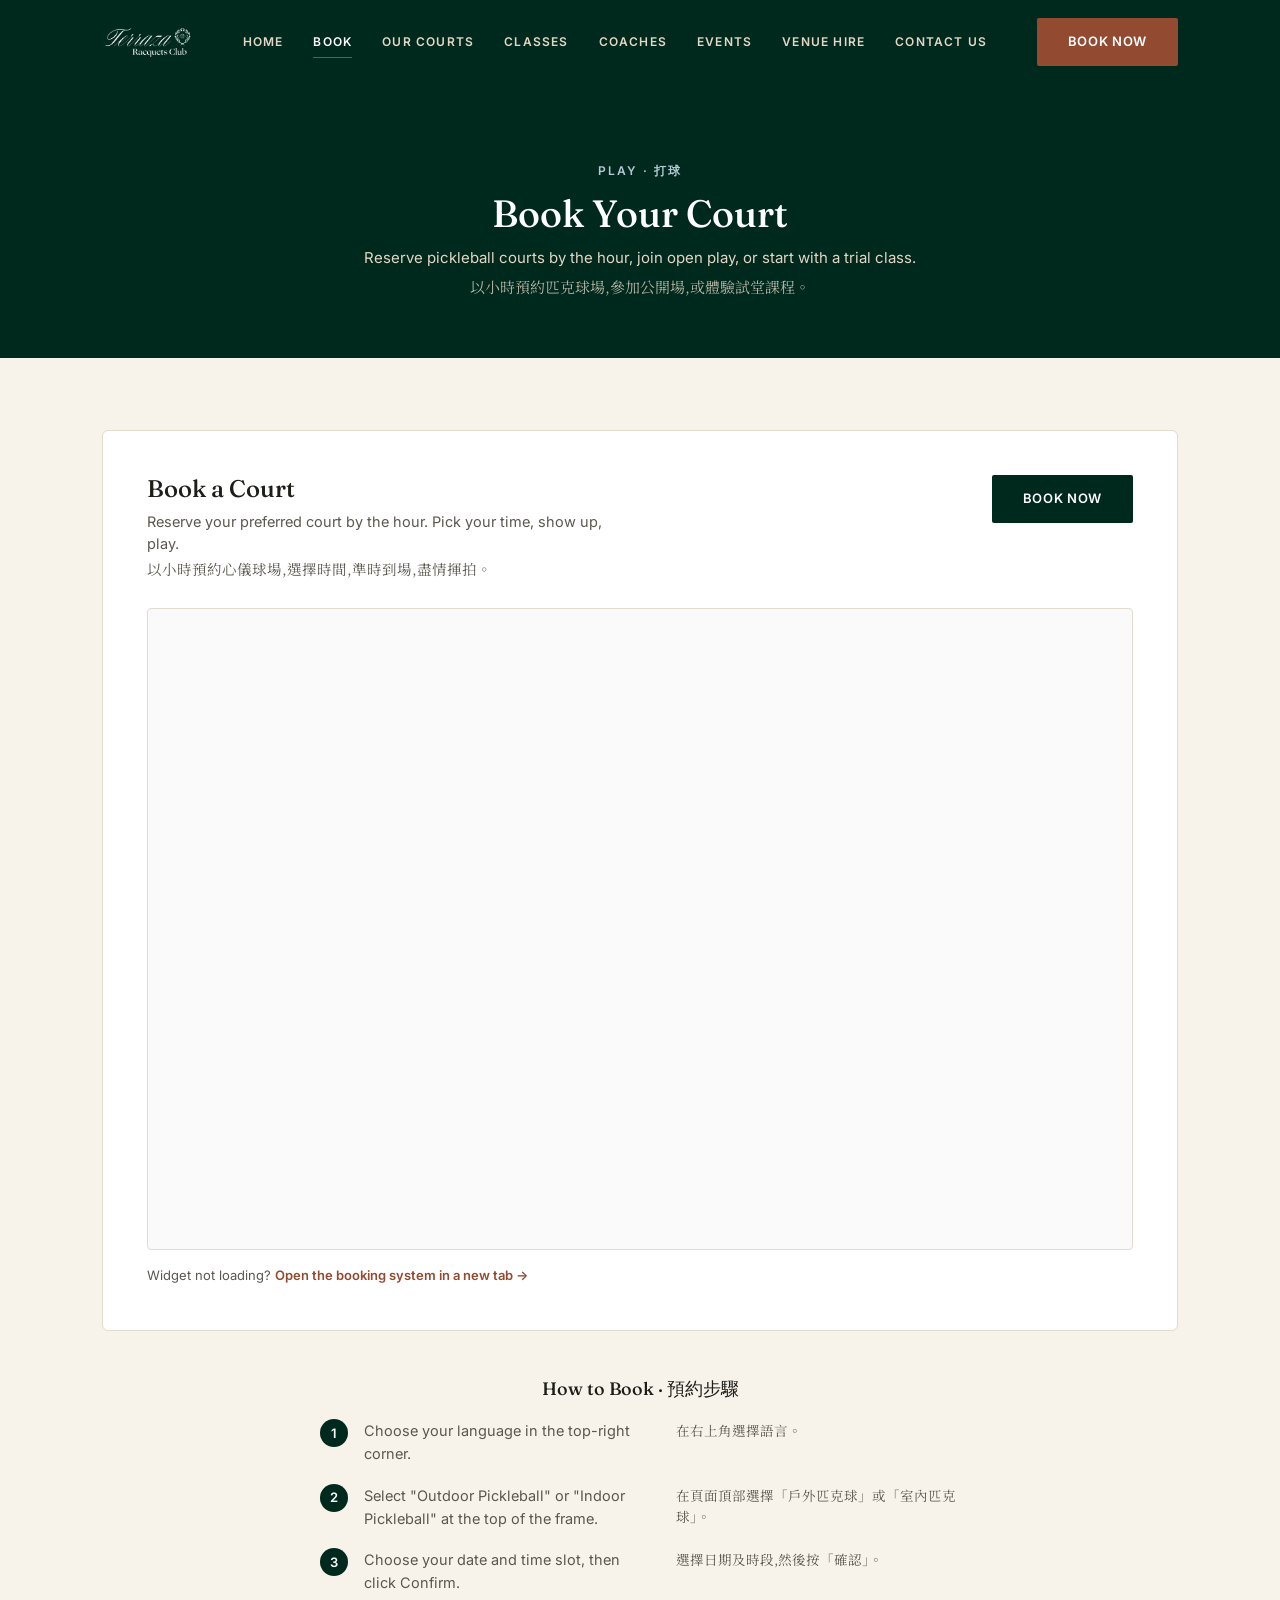
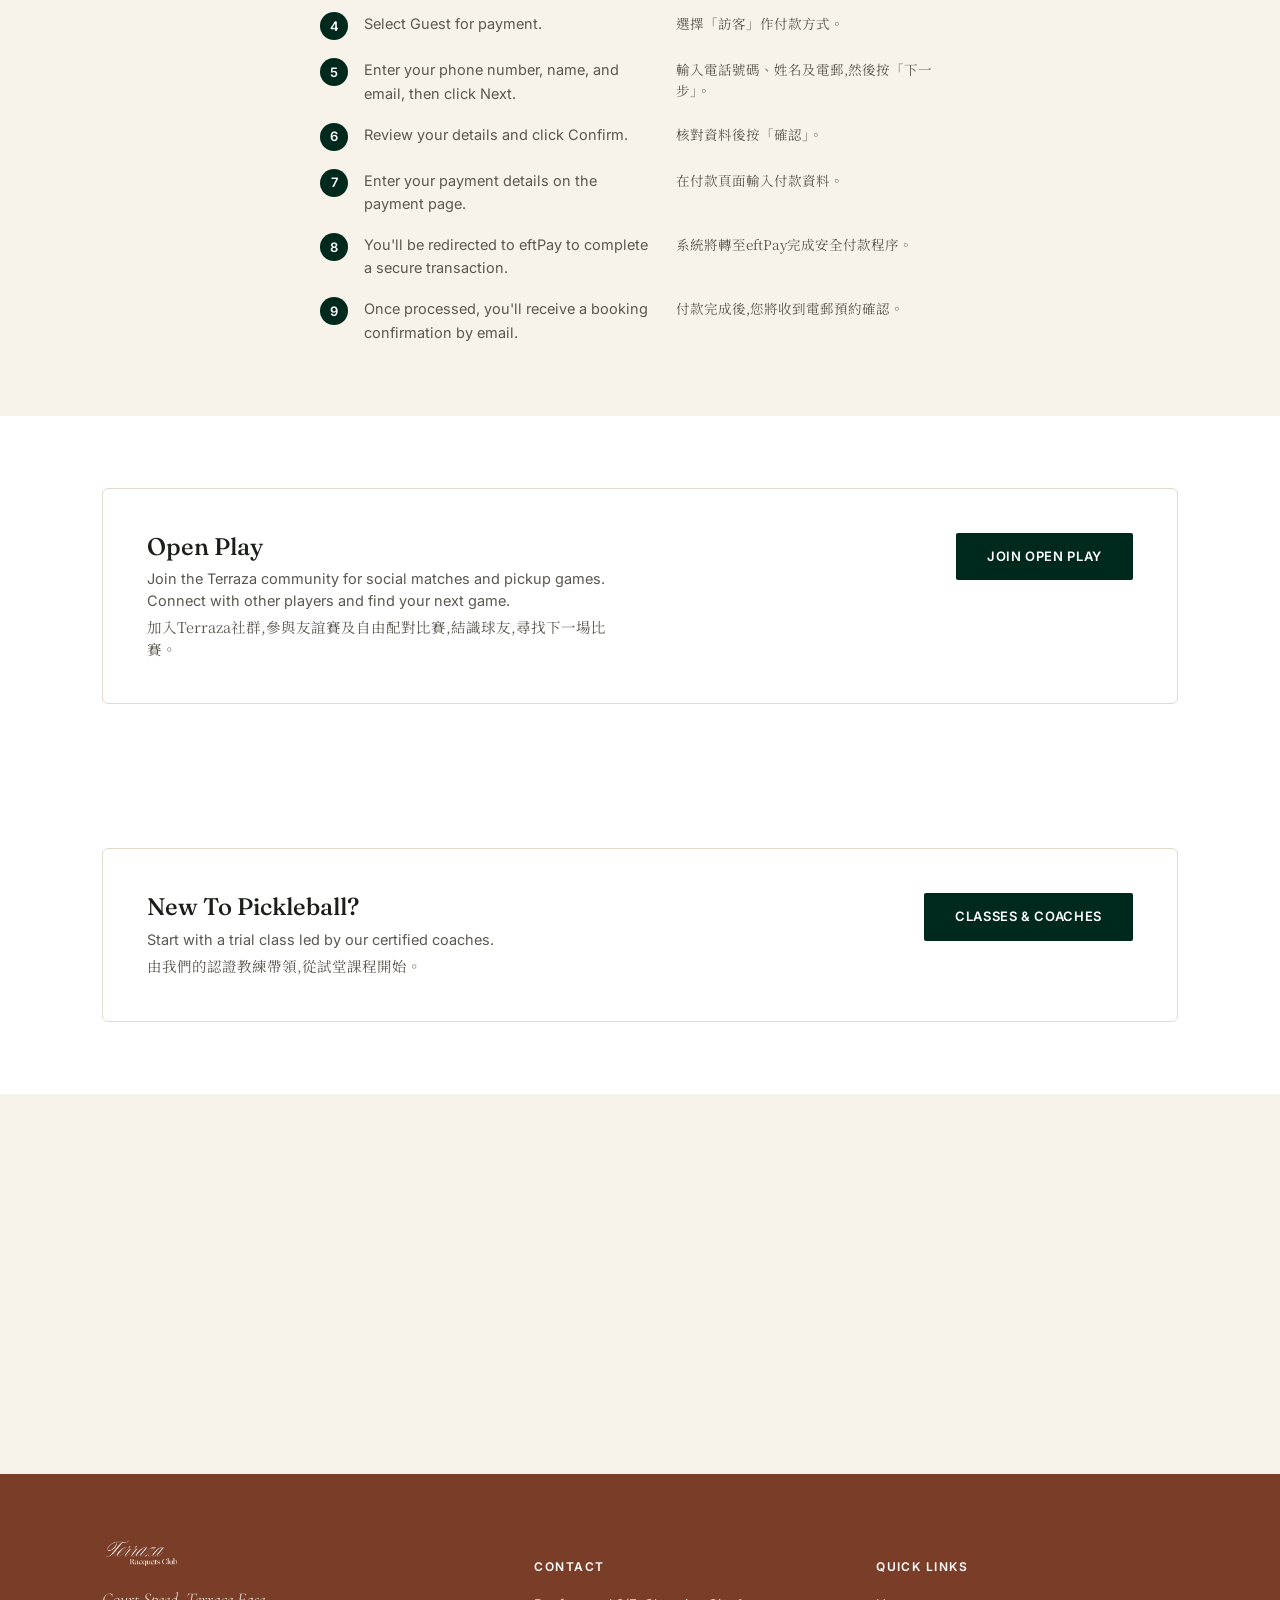
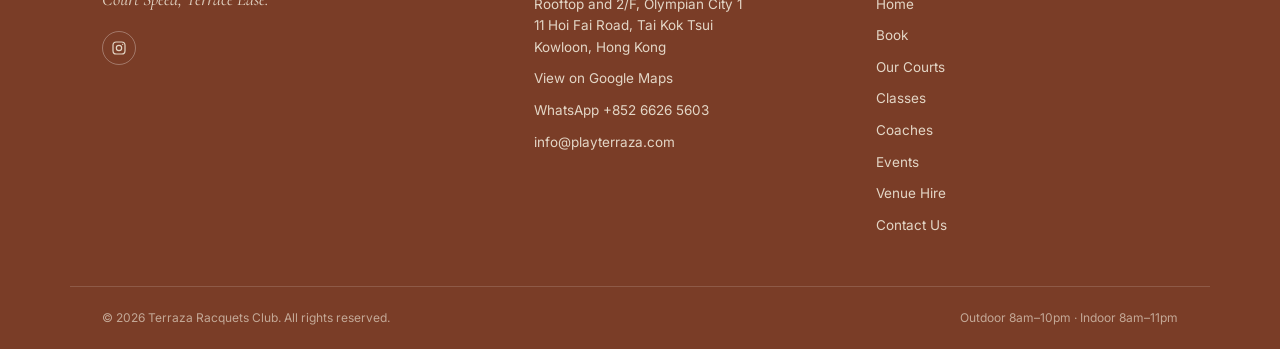
==== commit 57876174: "Add Events to main menu and mobile hamburger menu Hamburger only activates when assets/js/nav.js loa" ====
--- a/book.html
+++ b/book.html
@@ -28,6 +28,7 @@
 <header class="site-nav">
   <div class="wrap">
     <a href="index.html" class="logo"><img src="assets/logo/TRC_Secondary_Lockup_White.png" alt="Terraza Racquets Club"></a>
+    <button class="nav-toggle" id="navToggle" type="button" aria-label="Open menu" aria-expanded="false" aria-controls="navLinks"><span></span><span></span><span></span></button>
     <nav>
       <ul class="nav-links" id="navLinks">
         <li><a href="index.html">Home</a></li>
@@ -35,6 +36,7 @@
         <li><a href="our-courts.html">Our Courts</a></li>
         <li><a href="classes-coaches.html">Classes</a></li>
         <li><a href="coaches.html">Coaches</a></li>
+        <li><a href="events.html">Events</a></li>
         <li><a href="venue-hire.html">Venue Hire</a></li>
         <li><a href="contact.html">Contact Us</a></li>
       </ul>
@@ -142,7 +144,7 @@
         <h5>Contact</h5>
         <p>Rooftop and 2/F, Olympian City 1<br>11 Hoi Fai Road, Tai Kok Tsui<br>Kowloon, Hong Kong</p>
         <a href="https://www.google.com/maps?cid=9215722536737875311" target="_blank" rel="noopener">View on Google Maps</a>
-        <a href="https://wa.me/66265603" target="_blank" rel="noopener">WhatsApp +852 6626 5603</a>
+        <a href="https://wa.me/85266265603" target="_blank" rel="noopener">WhatsApp +852 6626 5603</a>
         <a href="mailto:info@playterraza.com">info@playterraza.com</a>
       </div>
       <div class="footer-col">
@@ -164,6 +166,7 @@
   </div>
 </footer>
 
+<script src="assets/js/nav.js?v=20261106"></script>
 <script src="assets/js/scroll-reveal.js?v=20260914"></script>
 </body>
 </html>
--- a/assets/css/style.css
+++ b/assets/css/style.css
@@ -167,6 +167,31 @@
   .site-nav .logo img { height: 48px; }
 }
 
+/* Hamburger menu (mobile). Hidden by default and only used when assets/js/nav.js
+   has loaded and added the .nav-js class, so a script failure can never hide the menu. */
+.nav-toggle { display: none; }
+@media (max-width: 1100px) {
+  .nav-js .nav-cta { display: none; }
+  .nav-js .site-nav .wrap { height: auto; min-height: 68px; padding-top: 0; padding-bottom: 0; row-gap: 0; flex-wrap: wrap; }
+  .nav-js .site-nav .logo { width: auto; justify-content: flex-start; }
+  .nav-js .site-nav .logo img { height: 38px; }
+  .nav-js .nav-toggle {
+    display: flex; flex-direction: column; justify-content: center; gap: 5px;
+    width: 44px; height: 44px; padding: 11px; margin-right: -11px;
+    background: none; border: 0; cursor: pointer;
+  }
+  .nav-js .nav-toggle span { display: block; height: 2px; background: var(--stucco); border-radius: 2px; transition: transform .2s, opacity .2s; }
+  .nav-js .nav-open .nav-toggle span:nth-child(1) { transform: translateY(7px) rotate(45deg); }
+  .nav-js .nav-open .nav-toggle span:nth-child(2) { opacity: 0; }
+  .nav-js .nav-open .nav-toggle span:nth-child(3) { transform: translateY(-7px) rotate(-45deg); }
+  .nav-js .site-nav nav { order: 3; width: 100%; display: none; }
+  .nav-js .site-nav.nav-open nav { display: block; padding-bottom: 12px; }
+  .nav-js .nav-links { flex-direction: column; align-items: stretch; justify-content: flex-start; flex-wrap: nowrap; gap: 0; font-size: 13px; letter-spacing: 0.08em; border-top: 1px solid rgba(227,214,198,0.18); }
+  .nav-js .nav-links li { border-bottom: 1px solid rgba(227,214,198,0.1); }
+  .nav-js .nav-links a { display: block; padding: 15px 4px; }
+  .nav-js .nav-links a.active { border-bottom: 0; color: #fff; box-shadow: inset 3px 0 0 var(--terracotta); padding-left: 14px; }
+}
+
 /* ============ HERO ============ */
 .hero {
   position: relative;
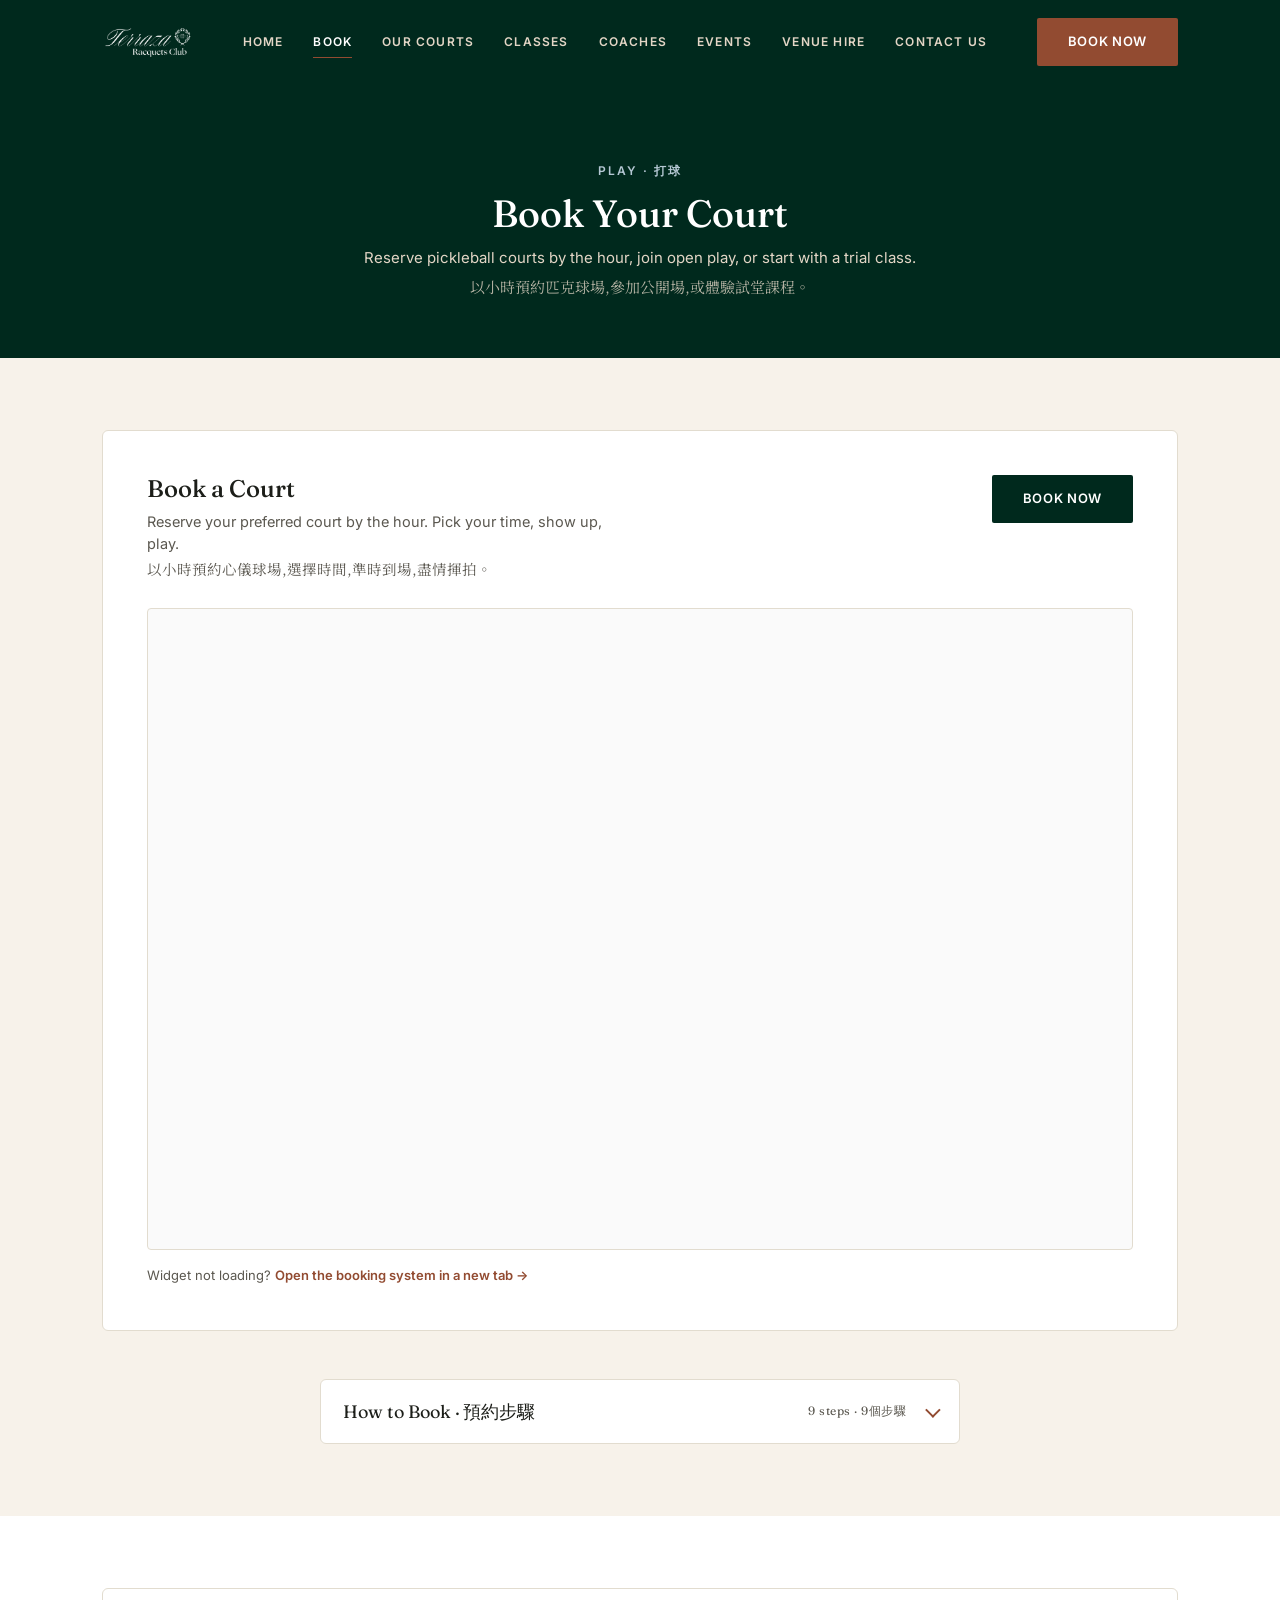
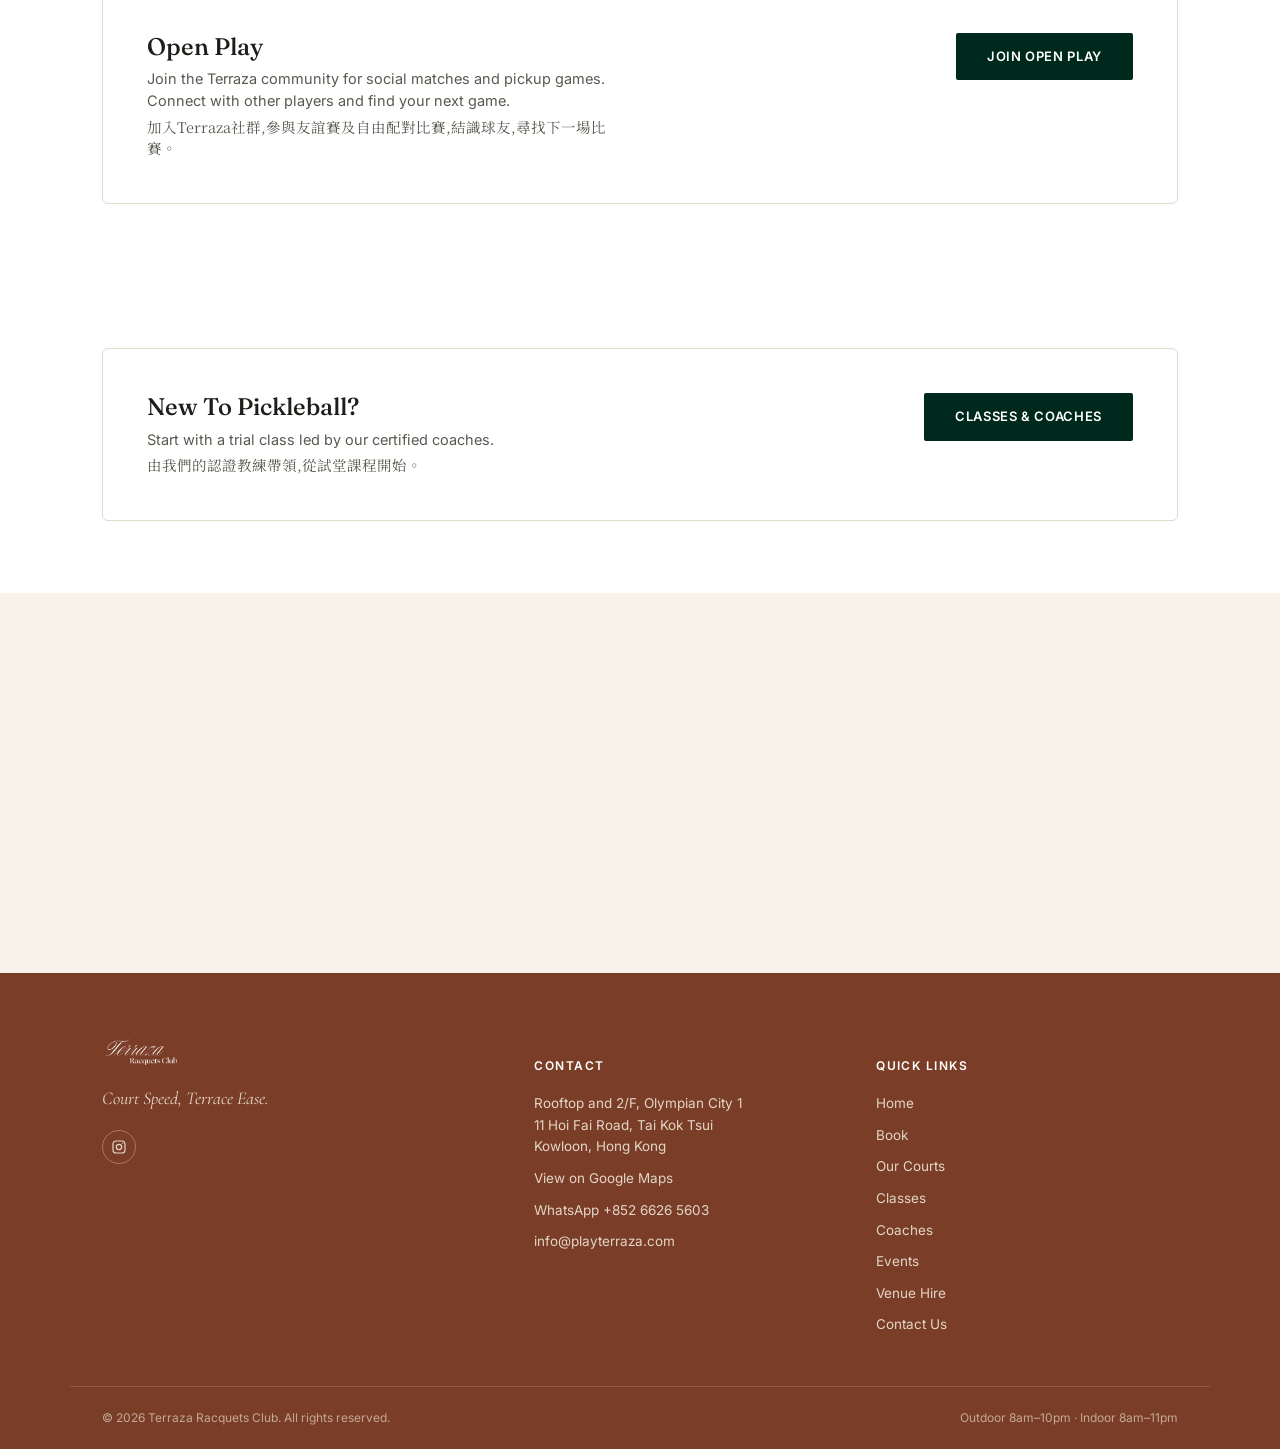
==== commit fc032564: "Book page: How to Book is now a collapsible accordion Co-Authored-By: Claude Sonnet 5.5 <noreply@ant" ====
--- a/book.html
+++ b/book.html
@@ -74,7 +74,9 @@
     </div>
 
     <div class="wrap reveal" style="padding:0; max-width:640px; margin:48px auto 0;">
-      <h3 style="font-size:18px; margin-bottom:20px; text-align:center;">How to Book · 預約步驟</h3>
+      <details class="accordion">
+        <summary><span>How to Book · 預約步驟</span><span class="accordion-hint">9 steps · 9個步驟</span></summary>
+        <div class="accordion-body">
       <ol class="steps">
         <li><div class="step-text"><span class="step-en">Choose your language in the top-right corner.</span><span class="step-zh">在右上角選擇語言。</span></div></li>
         <li><div class="step-text"><span class="step-en">Select "Outdoor Pickleball" or "Indoor Pickleball" at the top of the frame.</span><span class="step-zh">在頁面頂部選擇「戶外匹克球」或「室內匹克球」。</span></div></li>
@@ -86,6 +88,8 @@
         <li><div class="step-text"><span class="step-en">You'll be redirected to eftPay to complete a secure transaction.</span><span class="step-zh">系統將轉至eftPay完成安全付款程序。</span></div></li>
         <li><div class="step-text"><span class="step-en">Once processed, you'll receive a booking confirmation by email.</span><span class="step-zh">付款完成後,您將收到電郵預約確認。</span></div></li>
       </ol>
+        </div>
+      </details>
     </div>
   </div>
 </section>
--- a/assets/css/style.css
+++ b/assets/css/style.css
@@ -192,6 +192,25 @@
   .nav-js .nav-links a.active { border-bottom: 0; color: #fff; box-shadow: inset 3px 0 0 var(--terracotta); padding-left: 14px; }
 }
 
+/* Accordion (native <details>, works without JavaScript) */
+.accordion { border: 1px solid var(--border); border-radius: 6px; background: #fff; }
+.accordion summary {
+  display: flex; align-items: center; justify-content: space-between; gap: 16px;
+  padding: 18px 22px; cursor: pointer; list-style: none;
+  font-family: var(--font-display, inherit); font-size: 18px; color: var(--ink);
+}
+.accordion summary::-webkit-details-marker { display: none; }
+.accordion summary::after {
+  content: ""; flex: 0 0 auto; width: 9px; height: 9px; margin-left: 4px;
+  border-right: 2px solid var(--terracotta); border-bottom: 2px solid var(--terracotta);
+  transform: rotate(45deg) translateY(-2px); transition: transform .2s;
+}
+.accordion[open] summary::after { transform: rotate(-135deg) translateY(-2px); }
+.accordion summary:focus-visible { outline: 2px solid var(--terracotta); outline-offset: 2px; }
+.accordion-hint { margin-left: auto; font-family: inherit; font-size: 12px; letter-spacing: 0.04em; color: var(--ink-muted); }
+.accordion-body { padding: 20px 22px 22px; border-top: 1px solid var(--border); }
+@media (max-width: 520px) { .accordion-hint { display: none; } .accordion summary { padding: 16px 18px; } .accordion-body { padding: 18px 18px 18px; } }
+
 /* ============ HERO ============ */
 .hero {
   position: relative;
@@ -642,6 +661,9 @@
 .reveal.delay-3 { transition-delay: 0.36s; }
 
 .reveal-zoom { opacity: 0; transition: opacity 0.9s ease; }
+/* Photos start slightly zoomed in (scale 1.18) until revealed; clip them to their
+   frame so the zoomed image never pokes out and causes sideways scrolling. */
+.split-media.reveal-zoom { overflow: hidden; border-radius: 4px; }
 .reveal-zoom.is-visible { opacity: 1; }
 .reveal-zoom img,
 .reveal-zoom .action-card-media {
